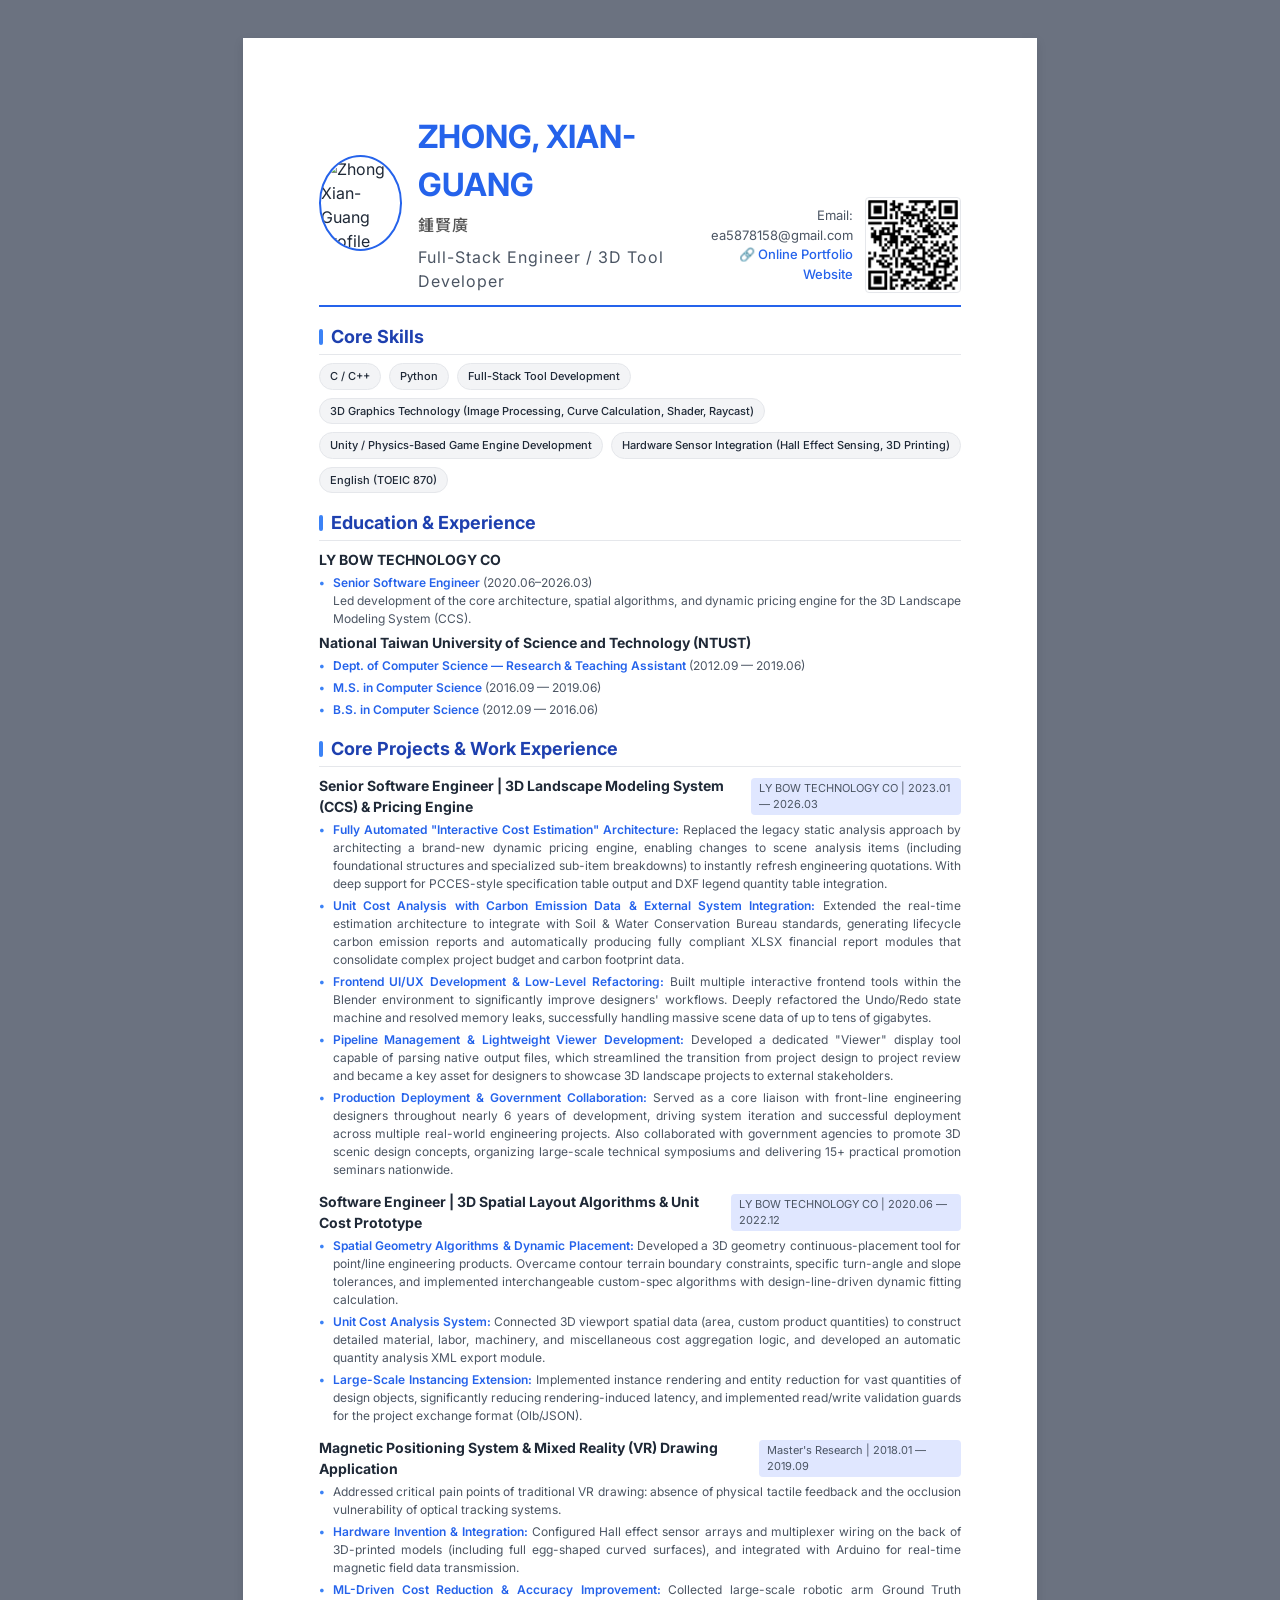
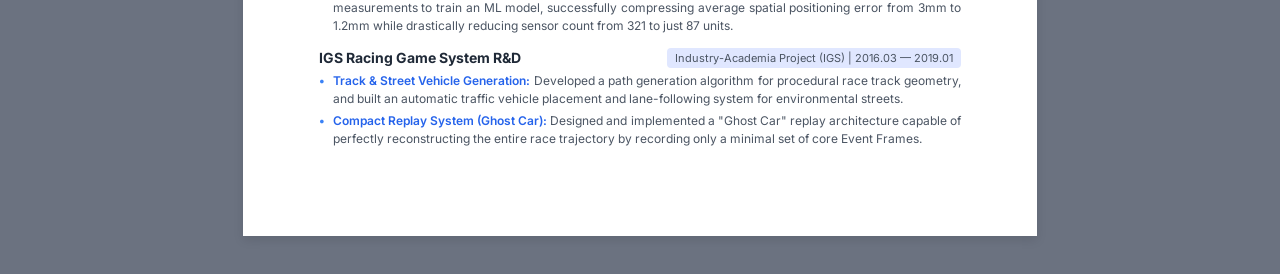
==== index_en.html @ 09465300 "加入英文版本，調整中文用詞確保兩邊文意相通。" ====
<!DOCTYPE html>
<html lang="en">

<head>
    <meta charset="UTF-8">
    <meta name="viewport" content="width=device-width, initial-scale=1.0">
    <title>Zhong Xian-Guang - Resume & Portfolio</title>
    <link
        href="https://fonts.googleapis.com/css2?family=Noto+Sans+TC:wght@300;400;500;700&family=Inter:wght@400;600&display=swap"
        rel="stylesheet">
    <style>
        :root {
            --primary-color: #2563eb;
            --secondary-color: #1e40af;
            --text-main: #1f2937;
            --text-light: #4b5563;
            --bg-color: #ffffff;
            --bg-gray: #f3f4f6;
            --border-color: #e5e7eb;
            --accent: #3b82f6;
        }

        * {
            box-sizing: border-box;
            margin: 0;
            padding: 0;
        }

        body {
            font-family: 'Inter', 'Noto Sans TC', sans-serif;
            color: var(--text-main);
            background-color: #6b7280;
            line-height: 1.5;
        }

        .page {
            width: 210mm;
            min-height: 297mm;
            padding: 20mm;
            margin: 10mm auto;
            background: var(--bg-color);
            box-shadow: 0 4px 10px rgba(0, 0, 0, 0.1);
            position: relative;
        }

        header {
            border-bottom: 2px solid var(--primary-color);
            padding-bottom: 12px;
            margin-bottom: 16px;
            display: flex;
            justify-content: space-between;
            align-items: flex-end;
        }

        .header-left h1 {
            font-size: 32px;
            font-weight: 700;
            margin-bottom: 8px;
            color: var(--primary-color);
        }

        .header-left h2 {
            font-size: 16px;
            font-weight: 400;
            color: var(--text-light);
            letter-spacing: 1px;
        }

        .header-right {
            text-align: right;
            font-size: 13px;
            color: var(--text-light);
        }

        .header-right a {
            color: var(--primary-color);
            text-decoration: none;
            font-weight: 500;
        }

        .section-title {
            font-size: 18px;
            color: var(--secondary-color);
            margin: 16px 0 8px 0;
            padding-bottom: 4px;
            border-bottom: 1px solid var(--border-color);
            font-weight: 700;
            display: flex;
            align-items: center;
        }

        .section-title::before {
            content: "";
            display: inline-block;
            width: 4px;
            height: 16px;
            background-color: var(--accent);
            margin-right: 8px;
            border-radius: 2px;
        }

        .summary {
            font-size: 13px;
            color: var(--text-light);
            text-align: justify;
        }

        .skills-container {
            display: flex;
            flex-wrap: wrap;
            gap: 8px;
            margin-bottom: 10px;
        }

        .skill-badge {
            background-color: var(--bg-gray);
            color: var(--text-main);
            padding: 4px 10px;
            border-radius: 20px;
            font-size: 11px;
            font-weight: 500;
            border: 1px solid var(--border-color);
        }

        .experience-item {
            margin-bottom: 12px;
        }

        .exp-header {
            display: flex;
            justify-content: space-between;
            align-items: center;
            margin-bottom: 4px;
        }

        .exp-title {
            font-size: 14px;
            font-weight: 700;
            color: var(--text-main);
        }

        .exp-date {
            font-size: 11px;
            color: var(--text-light);
            font-family: 'Inter', sans-serif;
            background: #e0e7ff;
            padding: 2px 8px;
            border-radius: 4px;
        }

        .exp-bullets {
            list-style-type: none;
            padding-left: 0;
            font-size: 12px;
            color: var(--text-light);
            line-height: 1.5;
        }

        .exp-bullets li {
            position: relative;
            padding-left: 14px;
            margin-bottom: 4px;
            text-align: justify;
        }

        .exp-bullets li::before {
            content: "•";
            position: absolute;
            left: 0;
            color: var(--accent);
            font-weight: bold;
        }

        .highlight {
            color: var(--primary-color);
            font-weight: 600;
        }

        @media print {
            body {
                background-color: transparent;
            }

            .page {
                margin: 0;
                box-shadow: none;
                width: 100%;
                height: 100%;
            }

            .page-break {
                page-break-before: always;
            }
        }
    </style>
</head>

<body>

    <div class="page">
        <header>
            <div class="header-left" style="display: flex; align-items: center; gap: 16px;">
                <img src="圖資/個人照/PXL_20250607_073509324.MP.jpg" alt="Zhong Xian-Guang Profile Photo"
                    style="width: 96px; height: 96px; border-radius: 50%; object-fit: cover; border: 2px solid var(--primary-color);">
                <div>
                    <h1 style="margin-bottom: 4px;">ZHONG, XIAN-GUANG</h1>
                    <div
                        style="font-size: 16px; font-weight: 500; color: #555; letter-spacing: 1px; margin-bottom: 8px;">
                        鍾賢廣</div>
                    <h2>Full-Stack Engineer / 3D Tool Developer</h2>
                </div>
            </div>
            <div class="header-right"
                style="display: flex; align-items: center; gap: 12px; text-align: right; justify-content: flex-end;">
                <div>
                    <p>Email: ea5878158@gmail.com</p>
                    <p><a href="portfolio_en.html" target="_blank">🔗 Online Portfolio Website</a></p>
                </div>
                <img src="qr_portfolio.png" alt="Portfolio QR Code"
                    style="width: 96px; border: 1px solid var(--border-color); border-radius: 4px; padding: 2px;">
            </div>
        </header>

        <section>
            <h3 class="section-title">Core Skills</h3>
            <div class="skills-container">
                <span class="skill-badge">C / C++</span>
                <span class="skill-badge">Python</span>
                <span class="skill-badge">Full-Stack Tool Development</span>
                <span class="skill-badge">3D Graphics Technology (Image Processing, Curve Calculation, Shader, Raycast)</span>
                <span class="skill-badge">Unity / Physics-Based Game Engine Development</span>
                <span class="skill-badge">Hardware Sensor Integration (Hall Effect Sensing, 3D Printing)</span>
                <span class="skill-badge">English (TOEIC 870)</span>
            </div>
        </section>

        <section>
            <h3 class="section-title">Education & Experience</h3>
            <div class="experience-item" style="margin-bottom: 12px;">
                <div class="exp-header">
                    <div class="exp-title">LY BOW TECHNOLOGY CO</div>
                </div>
                <ul class="exp-bullets">
                    <li><span class="highlight">Senior Software Engineer</span> (2020.06–2026.03)<br>
                        Led development of the core architecture, spatial algorithms, and dynamic pricing engine for the 3D Landscape Modeling System (CCS).</li>
                </ul>
                <div class="exp-header">
                    <div class="exp-title">National Taiwan University of Science and Technology (NTUST)</div>
                </div>
                <ul class="exp-bullets">
                    <li><span class="highlight">Dept. of Computer Science — Research & Teaching Assistant</span> (2012.09 — 2019.06)</li>
                    <li><span class="highlight">M.S. in Computer Science</span> (2016.09 — 2019.06)</li>
                    <li><span class="highlight">B.S. in Computer Science</span> (2012.09 — 2016.06)</li>
                </ul>
            </div>
        </section>

        <section>
            <h3 class="section-title">Core Projects & Work Experience</h3>

            <!-- LY BOW TECHNOLOGY CO — Growth Phase (2023–2026) -->
            <div class="experience-item">
                <div class="exp-header">
                    <div class="exp-title">Senior Software Engineer | 3D Landscape Modeling System (CCS) & Pricing Engine</div>
                    <div class="exp-date">LY BOW TECHNOLOGY CO | 2023.01 — 2026.03</div>
                </div>
                <ul class="exp-bullets">
                    <li><span class="highlight">Fully Automated "Interactive Cost Estimation" Architecture:</span> Replaced the legacy static analysis approach by architecting a brand-new dynamic pricing engine, enabling changes to scene analysis items (including foundational structures and specialized sub-item breakdowns) to instantly refresh engineering quotations. With deep support for PCCES-style specification table output and DXF legend quantity table integration.</li>
                    <li><span class="highlight">Unit Cost Analysis with Carbon Emission Data & External System Integration:</span> Extended the real-time estimation architecture to integrate with Soil & Water Conservation Bureau standards, generating lifecycle carbon emission reports and automatically producing fully compliant XLSX financial report modules that consolidate complex project budget and carbon footprint data.</li>
                    <li><span class="highlight">Frontend UI/UX Development & Low-Level Refactoring:</span> Built multiple interactive frontend tools within the Blender environment to significantly improve designers' workflows. Deeply refactored the Undo/Redo state machine and resolved memory leaks, successfully handling massive scene data of up to tens of gigabytes.</li>
                    <li><span class="highlight">Pipeline Management & Lightweight Viewer Development:</span> Developed a dedicated "Viewer" display tool capable of parsing native output files, which streamlined the transition from project design to project review and became a key asset for designers to showcase 3D landscape projects to external stakeholders.</li>
                    <li><span class="highlight">Production Deployment & Government Collaboration:</span> Served as a core liaison with front-line engineering designers throughout nearly 6 years of development, driving system iteration and successful deployment across multiple real-world engineering projects. Also collaborated with government agencies to promote 3D scenic design concepts, organizing large-scale technical symposiums and delivering 15+ practical promotion seminars nationwide.</li>
                </ul>
            </div>

            <!-- LY BOW TECHNOLOGY CO — Founding Phase (2020–2022) -->
            <div class="experience-item">
                <div class="exp-header">
                    <div class="exp-title">Software Engineer | 3D Spatial Layout Algorithms & Unit Cost Prototype</div>
                    <div class="exp-date">LY BOW TECHNOLOGY CO | 2020.06 — 2022.12</div>
                </div>
                <ul class="exp-bullets">
                    <li><span class="highlight">Spatial Geometry Algorithms & Dynamic Placement:</span> Developed a 3D geometry continuous-placement tool for point/line engineering products. Overcame contour terrain boundary constraints, specific turn-angle and slope tolerances, and implemented interchangeable custom-spec algorithms with design-line-driven dynamic fitting calculation.</li>
                    <li><span class="highlight">Unit Cost Analysis System:</span> Connected 3D viewport spatial data (area, custom product quantities) to construct detailed material, labor, machinery, and miscellaneous cost aggregation logic, and developed an automatic quantity analysis XML export module.</li>
                    <li><span class="highlight">Large-Scale Instancing Extension:</span> Implemented instance rendering and entity reduction for vast quantities of design objects, significantly reducing rendering-induced latency, and implemented read/write validation guards for the project exchange format (Olb/JSON).</li>
                </ul>
            </div>

            <!-- Master's Thesis Research -->
            <div class="experience-item">
                <div class="exp-header">
                    <div class="exp-title">Magnetic Positioning System & Mixed Reality (VR) Drawing Application</div>
                    <div class="exp-date">Master's Research | 2018.01 — 2019.09</div>
                </div>
                <ul class="exp-bullets">
                    <li>Addressed critical pain points of traditional VR drawing: absence of physical tactile feedback and the occlusion vulnerability of optical tracking systems.</li>
                    <li><span class="highlight">Hardware Invention & Integration:</span> Configured Hall effect sensor arrays and multiplexer wiring on the back of 3D-printed models (including full egg-shaped curved surfaces), and integrated with Arduino for real-time magnetic field data transmission.</li>
                    <li><span class="highlight">ML-Driven Cost Reduction & Accuracy Improvement:</span> Collected large-scale robotic arm Ground Truth measurements to train an ML model, successfully compressing average spatial positioning error from 3mm to 1.2mm while drastically reducing sensor count from 321 to just 87 units.</li>
                </ul>
            </div>

            <div class="experience-item">
                <div class="exp-header">
                    <div class="exp-title">IGS Racing Game System R&D</div>
                    <div class="exp-date">Industry-Academia Project (IGS) | 2016.03 — 2019.01</div>
                </div>
                <ul class="exp-bullets">
                    <li><span class="highlight">Track & Street Vehicle Generation:</span> Developed a path generation algorithm for procedural race track geometry, and built an automatic traffic vehicle placement and lane-following system for environmental streets.</li>
                    <li><span class="highlight">Compact Replay System (Ghost Car):</span> Designed and implemented a "Ghost Car" replay architecture capable of perfectly reconstructing the entire race trajectory by recording only a minimal set of core Event Frames.</li>
                </ul>
            </div>

        </section>
    </div>

</body>

</html>
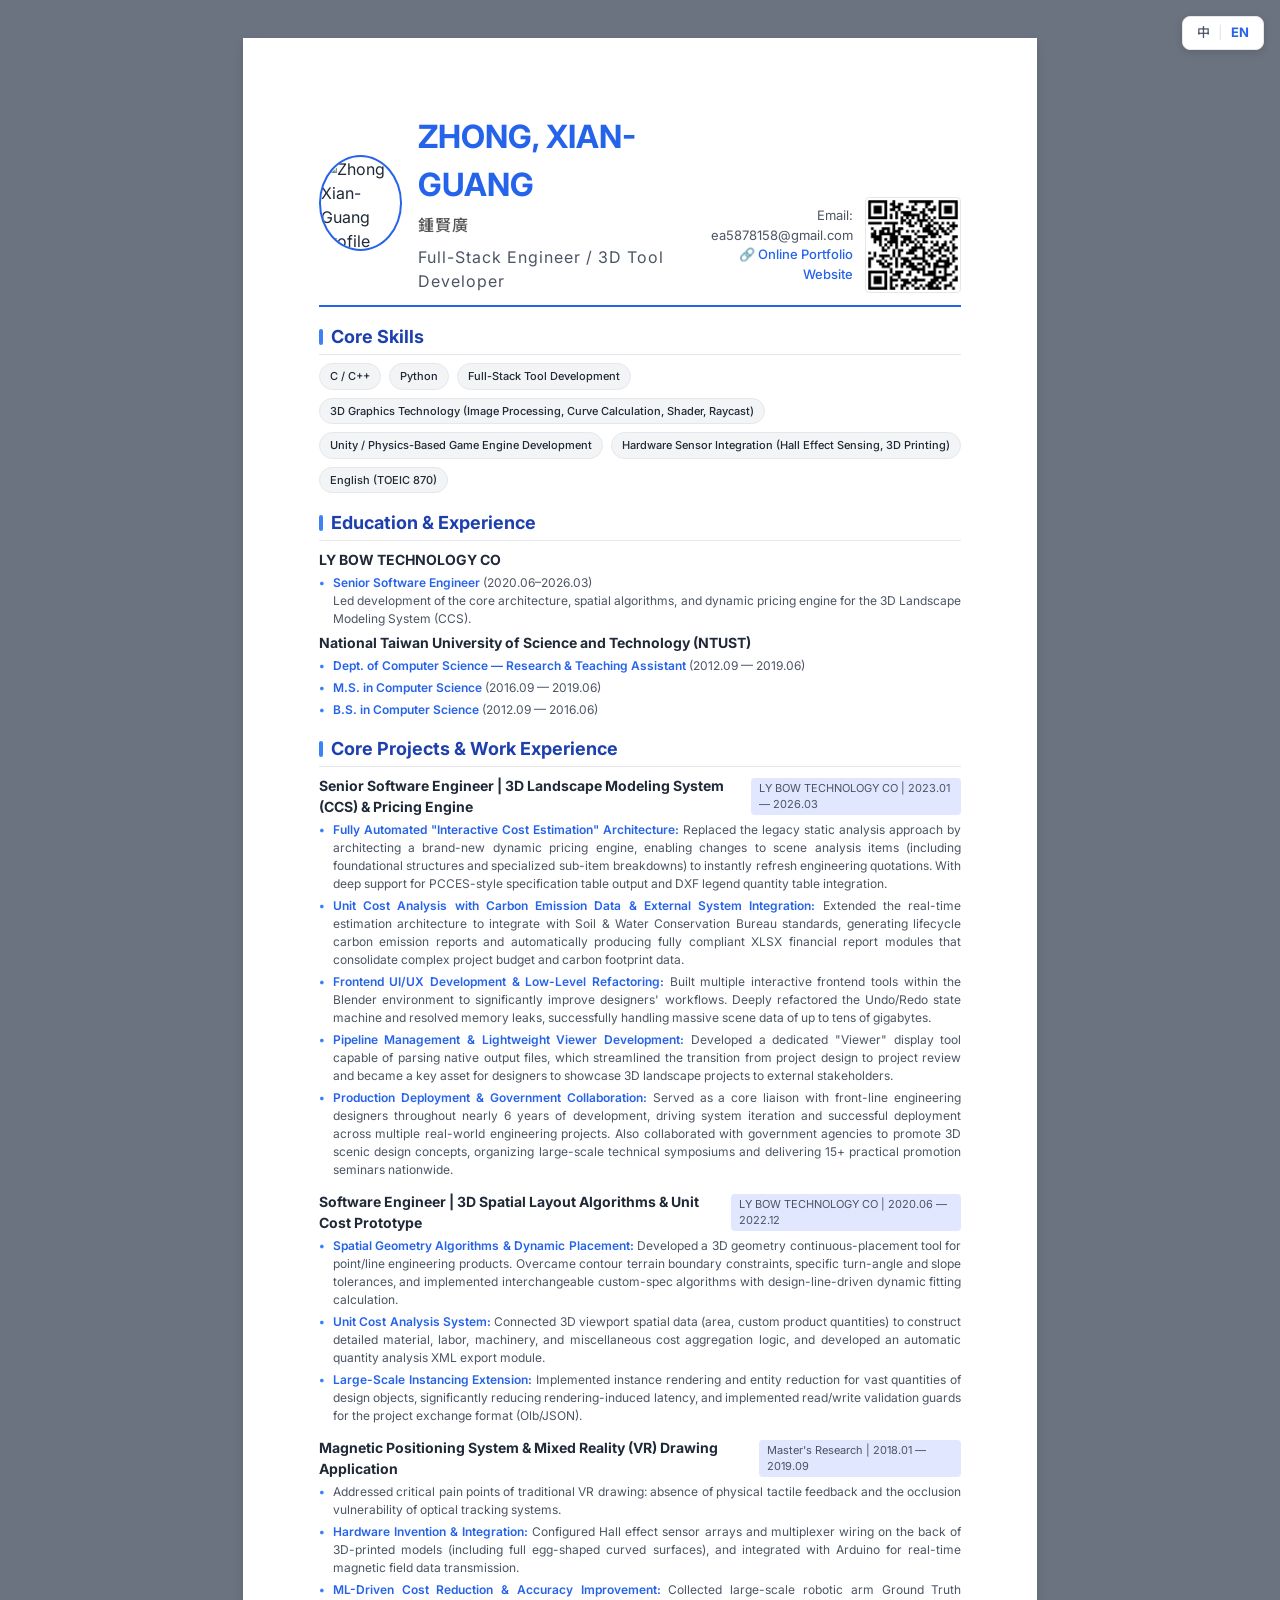
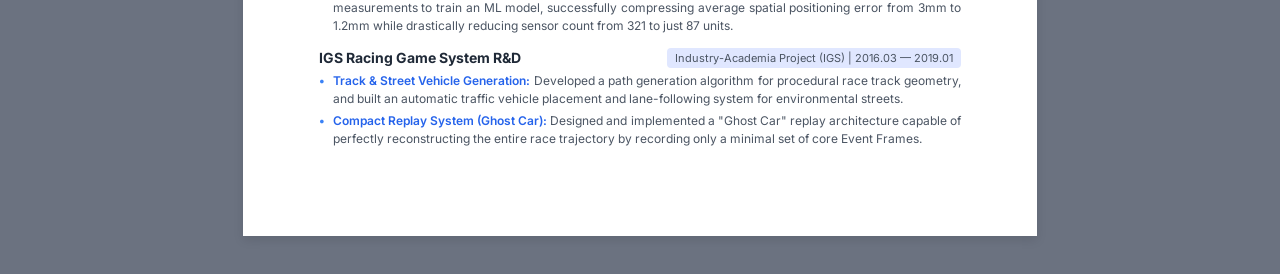
==== commit 5c698a47: "加入中英文切換功能" ====
--- a/index_en.html
+++ b/index_en.html
@@ -191,11 +191,58 @@
             .page-break {
                 page-break-before: always;
             }
+
+            .lang-switcher {
+                display: none;
+            }
+        }
+
+        .lang-switcher {
+            position: fixed;
+            top: 16px;
+            right: 16px;
+            background: white;
+            border: 1px solid var(--border-color);
+            border-radius: 8px;
+            padding: 6px 14px;
+            display: flex;
+            align-items: center;
+            gap: 8px;
+            font-size: 13px;
+            font-weight: 500;
+            box-shadow: 0 2px 8px rgba(0, 0, 0, 0.12);
+            z-index: 100;
+            user-select: none;
+        }
+
+        .lang-active {
+            color: var(--primary-color);
+            font-weight: 700;
+        }
+
+        .lang-divider {
+            color: var(--border-color);
+        }
+
+        .lang-link {
+            color: var(--text-light);
+            text-decoration: none;
+            transition: color 0.2s;
+        }
+
+        .lang-link:hover {
+            color: var(--primary-color);
         }
     </style>
 </head>
 
 <body>
+
+    <div class="lang-switcher">
+        <a href="index.html" class="lang-link">中</a>
+        <span class="lang-divider">|</span>
+        <span class="lang-active">EN</span>
+    </div>
 
     <div class="page">
         <header>
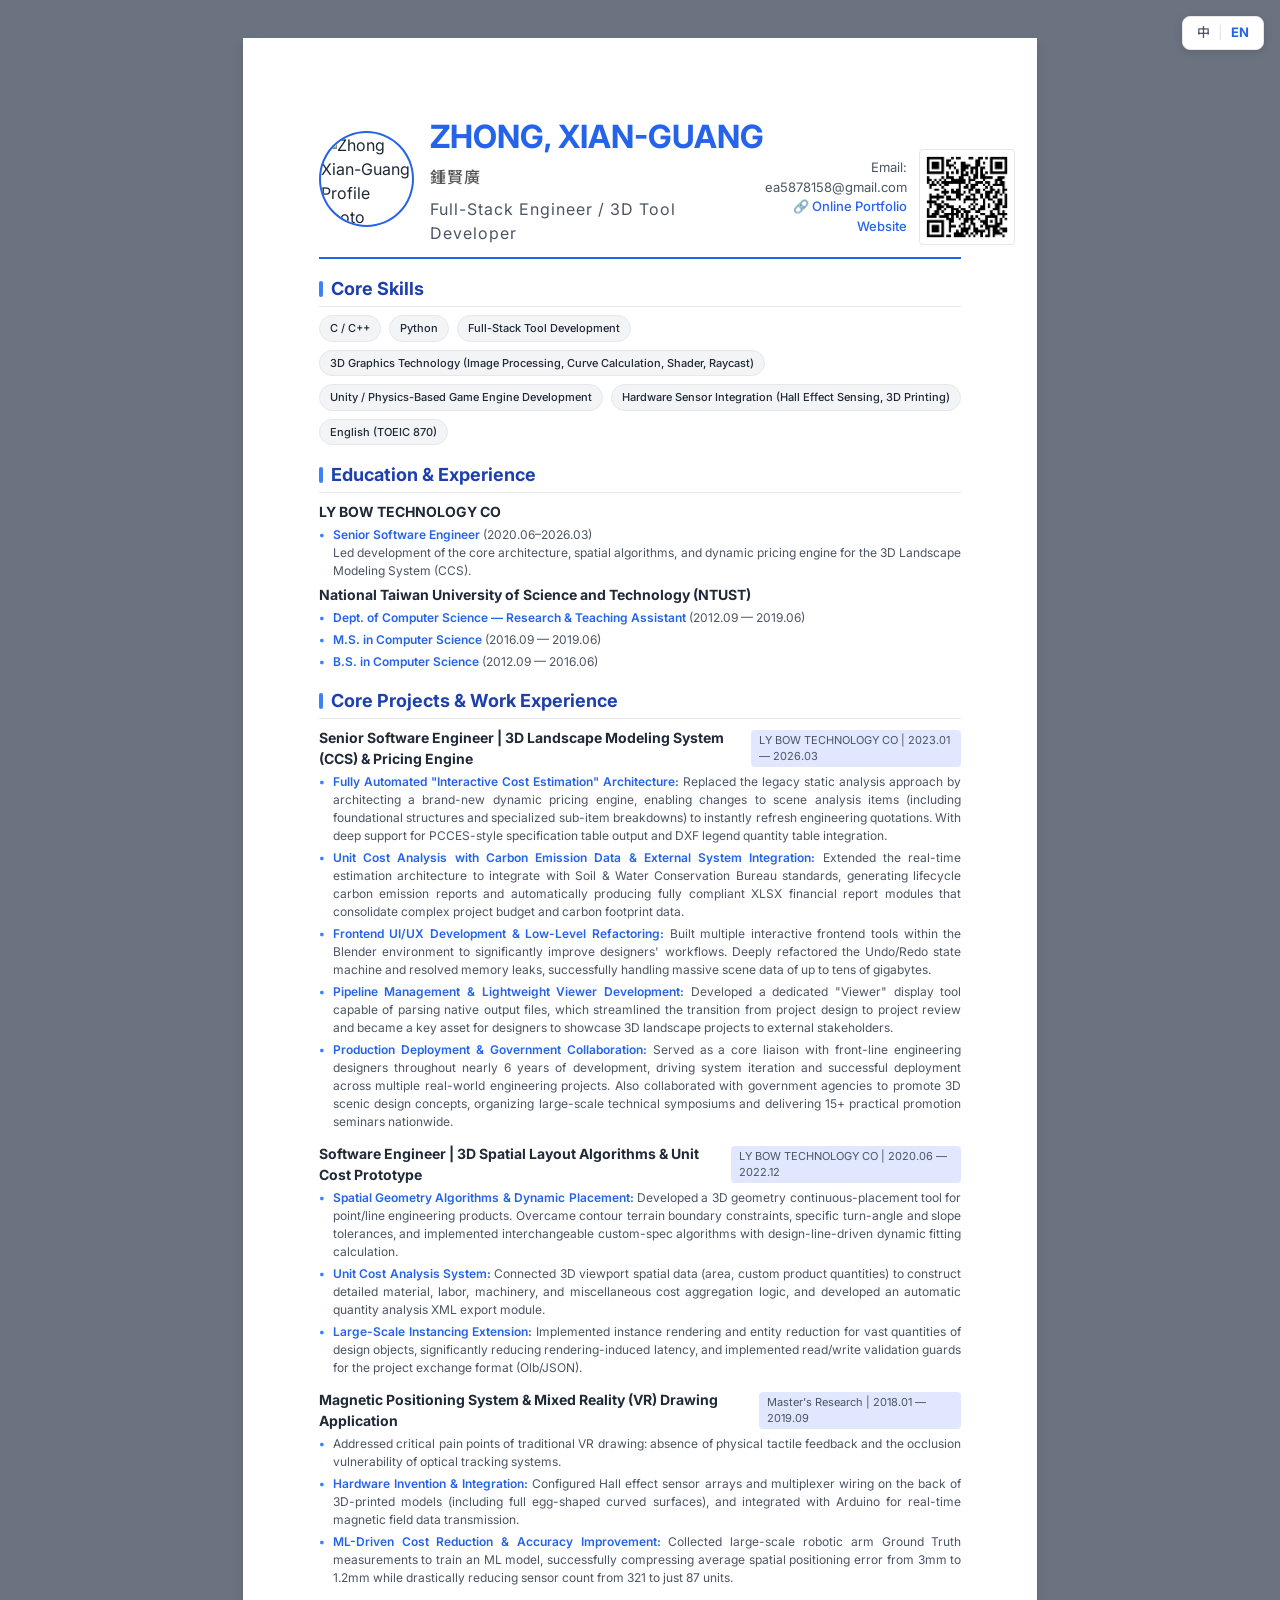
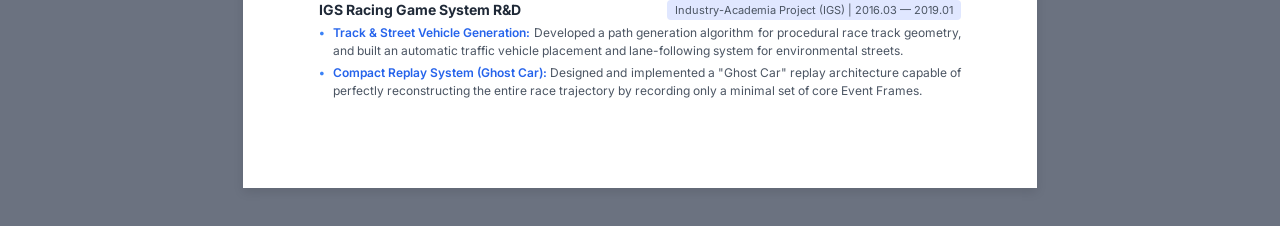
==== commit 5b045d76: "調整英文排版、更換英文版QR-code。 調整作品集內文。" ====
--- a/index_en.html
+++ b/index_en.html
@@ -250,7 +250,7 @@
                 <img src="圖資/個人照/PXL_20250607_073509324.MP.jpg" alt="Zhong Xian-Guang Profile Photo"
                     style="width: 96px; height: 96px; border-radius: 50%; object-fit: cover; border: 2px solid var(--primary-color);">
                 <div>
-                    <h1 style="margin-bottom: 4px;">ZHONG, XIAN-GUANG</h1>
+                    <h1 style="margin-bottom: 4px; white-space: nowrap;">ZHONG, XIAN-GUANG</h1>
                     <div
                         style="font-size: 16px; font-weight: 500; color: #555; letter-spacing: 1px; margin-bottom: 8px;">
                         鍾賢廣</div>
@@ -263,7 +263,7 @@
                     <p>Email: ea5878158@gmail.com</p>
                     <p><a href="portfolio_en.html" target="_blank">🔗 Online Portfolio Website</a></p>
                 </div>
-                <img src="qr_portfolio.png" alt="Portfolio QR Code"
+                <img src="qr_portfolio_en.png" alt="Portfolio QR Code"
                     style="width: 96px; border: 1px solid var(--border-color); border-radius: 4px; padding: 2px;">
             </div>
         </header>
